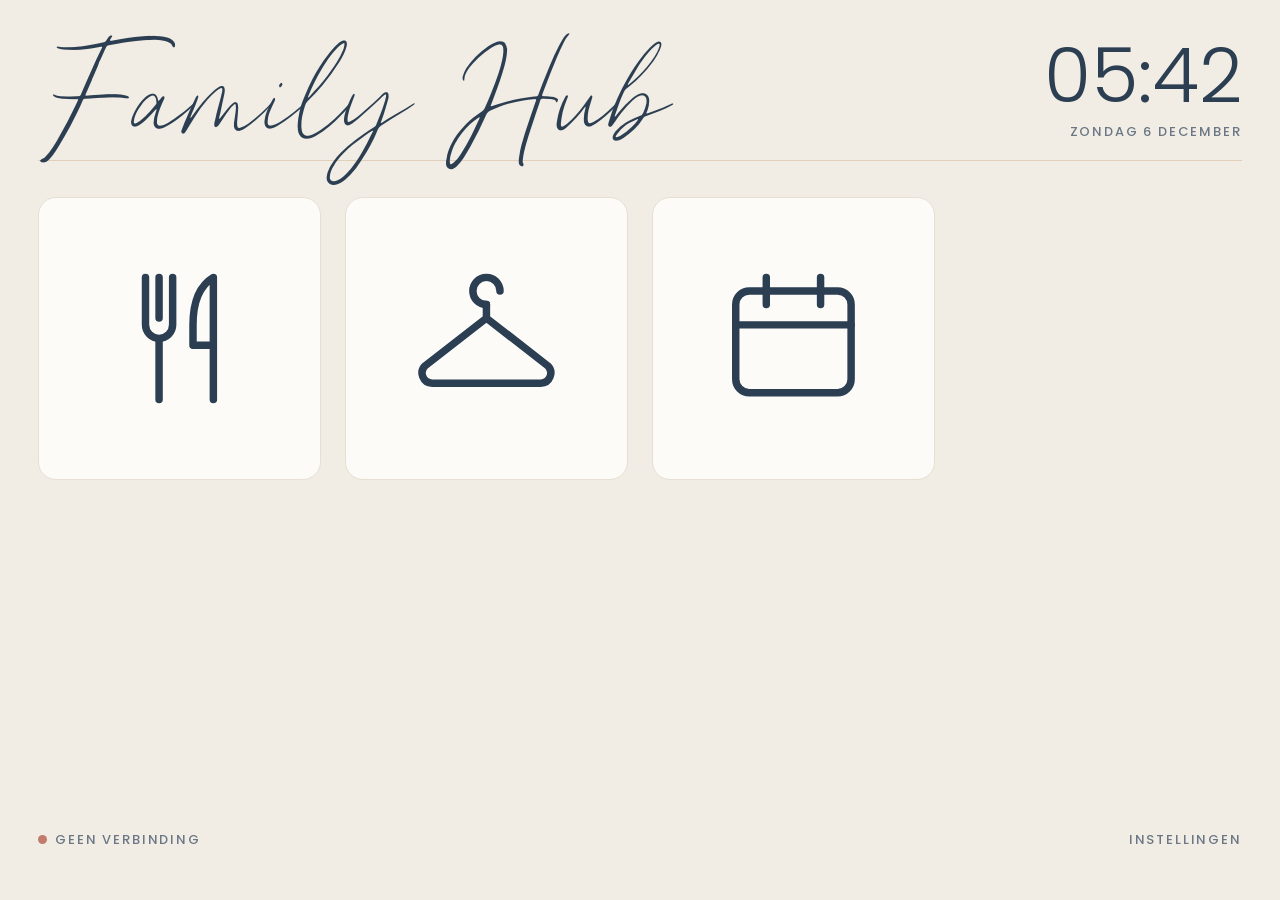
==== index.html @ 122d19f3 "Startscherm: tegel Voeding met Fruitmenu en Boodschappen erin Co-Authored-By: Claude Opus 5.5 <norep" ====
<!doctype html>
<html lang="nl">
<head>
<meta charset="utf-8">
<meta name="viewport" content="width=device-width, initial-scale=1, maximum-scale=1, user-scalable=no">
<title>Family Hub</title>
<link rel="stylesheet" href="shared/huisstijl.css">
<style>
  body {
    display: flex;
    flex-direction: column;
    min-height: 100vh;
    padding: var(--gutter);
    gap: clamp(20px, 4vh, 48px);
  }
  header {
    display: flex;
    align-items: flex-end;
    justify-content: space-between;
    gap: 24px;
    border-bottom: 1px solid var(--beige);
    padding-bottom: clamp(12px, 2vh, 24px);
  }
  .naam {
    font-family: var(--script);
    font-size: clamp(56px, 8vw, 104px);
    line-height: 0.9;
    font-weight: normal;
    margin: 0;
  }
  .klok { text-align: right; }
  .tijd {
    font-family: var(--sans);
    font-weight: 300;
    font-size: clamp(40px, 6vw, 76px);
    line-height: 1;
    font-variant-numeric: tabular-nums;
  }
  .datum { margin-top: 8px; }

  main {
    flex: 1;
    display: grid;
    grid-template-columns: repeat(auto-fill, minmax(clamp(130px, 18vw, 240px), 1fr));
    gap: clamp(14px, 2vw, 24px);
    align-content: start;
  }
  .tegel {
    position: relative;
    background: var(--wit);
    border: 1px solid var(--lijn);
    border-radius: var(--radius);
    aspect-ratio: 1 / 1;
    display: flex;
    align-items: center;
    justify-content: center;
    color: inherit;
    text-decoration: none;
    overflow: hidden;
  }
  a.tegel:active { background: var(--room); }
  .tegel svg { width: 58%; height: 58%; stroke: var(--navy); fill: none; stroke-width: 1.1; stroke-linecap: round; stroke-linejoin: round; }
  .tegel.later { opacity: 0.5; }
  button.tegel { font: inherit; cursor: pointer; padding: 0; }
  button.tegel:active { background: var(--room); }
  .groepkop { display: flex; align-items: center; gap: 18px; margin-bottom: calc(-1 * clamp(8px, 2vh, 24px)); }
  .groepkop h2 { font-family: var(--serif); font-weight: normal; font-size: clamp(28px, 3vw, 40px); margin: 0; }
  .groepkop[hidden] { display: none; }

  footer { display: flex; justify-content: space-between; align-items: center; }
  footer a { color: inherit; text-decoration: none; padding: 12px 0; }

  @media (max-width: 560px) {
    header { flex-direction: column; align-items: flex-start; }
    .klok { text-align: left; }
  }
</style>
</head>
<body>
  <header>
    <h1 class="naam">Family Hub</h1>
    <div class="klok">
      <div class="tijd" id="tijd">--:--</div>
      <div class="datum label" id="datum"></div>
    </div>
  </header>

  <div class="groepkop" id="groepkop" hidden><a class="knop" href="#">Terug</a><h2 id="groepnaam"></h2></div>
  <main id="tegels"></main>

  <footer>
    <span class="status label" id="status"><i></i><span></span></span>
    <a class="label" href="instellingen/">Instellingen</a>
  </footer>

<script src="shared/config.js"></script>
<script src="shared/hub-db.js"></script>
<script src="shared/kiosk.js"></script>
<script>
  // De apps op het startscherm. Een nieuwe app = één regel erbij.
  // Een tegel met "groep" opent eerst een map met de tegels erin.
  const APPS = [
    { titel: 'Voeding', id: 'voeding', icoon: 'bestek', groep: [
      { titel: 'Fruitmenu', href: 'fruit/', icoon: 'appel' },
      { titel: 'Boodschappen', href: 'boodschappen/', icoon: 'tas' },
    ] },
    { titel: 'Kleding', href: 'kleding/', icoon: 'hanger' },
    { titel: 'Gezinsagenda', href: 'agenda/', icoon: 'agenda' },
  ];

  const ICONEN = {
    appel: '<path d="M12 7c-2-1.6-6-1.2-6.5 3-.4 3.4 1.6 9 4.5 9 1 0 1.3-.6 2-.6s1 .6 2 .6c2.9 0 4.9-5.6 4.5-9-.5-4.2-4.5-4.6-6.5-3Z"/><path d="M12 7c0-2 1-3.5 3-4"/>',
    hanger: '<path d="M12 7a2 2 0 1 1 2-2"/><path d="M12 7v2L3 16a1.5 1.5 0 0 0 1 2.6h16a1.5 1.5 0 0 0 1-2.6l-9-7"/>',
    tas: '<path d="M5 8h14l-1.2 11.2a1.5 1.5 0 0 1-1.5 1.3H7.7a1.5 1.5 0 0 1-1.5-1.3L5 8Z"/><path d="M9 10V6.5a3 3 0 0 1 6 0V10"/>',
    bestek: '<path d="M7 3v7a2 2 0 0 0 2 2v9M11 3v7a2 2 0 0 1-2 2M9 3v6"/><path d="M17 21V3c-2 1.2-3 3.6-3 7v3h3"/>',
    agenda: '<rect x="3.5" y="5" width="17" height="15" rx="2"/><path d="M3.5 10h17M8 3v4M16 3v4"/>',
  };

  const wrap = document.getElementById('tegels');
  function tegels() {
    const id = location.hash.slice(1);
    const groep = APPS.find((a) => a.groep && a.id === id);
    document.getElementById('groepkop').hidden = !groep;
    document.getElementById('groepnaam').textContent = groep ? groep.titel : '';
    wrap.innerHTML = '';
    (groep ? groep.groep : APPS).forEach((a) => {
      const el = document.createElement('a');
      el.className = 'tegel';
      el.href = a.groep ? '#' + a.id : a.href;
      el.setAttribute('aria-label', a.titel);
      el.innerHTML = '<svg viewBox="0 0 24 24" aria-hidden="true">' + ICONEN[a.icoon] + '</svg>';
      wrap.appendChild(el);
    });
  }
  tegels();
  window.addEventListener('hashchange', tegels);
  // Na 3 minuten niets aanraken terug naar het hoofdscherm.
  let rust;
  function wacht() { clearTimeout(rust); if (location.hash) rust = setTimeout(() => { location.hash = ''; }, 3 * 60000); }
  ['pointerdown', 'keydown'].forEach((t) => document.addEventListener(t, wacht));
  window.addEventListener('hashchange', wacht); wacht();

  // Klok
  const tijd = document.getElementById('tijd');
  const datum = document.getElementById('datum');
  function klok() {
    const nu = new Date();
    tijd.textContent = nu.toLocaleTimeString('nl-BE', { hour: '2-digit', minute: '2-digit' });
    datum.textContent = nu.toLocaleDateString('nl-BE', { weekday: 'long', day: 'numeric', month: 'long' });
  }
  klok();
  setInterval(klok, 10000);

  // Verbinding
  const STATUS = { ok: 'Verbonden', laden: 'Verbinden…', offline: 'Geen verbinding', sleutel: 'Sleutel klopt niet', proef: 'Proefmodus' };
  const st = document.getElementById('status');
  hubDb.onStatus((s) => { st.dataset.s = s; st.querySelector('span').textContent = STATUS[s] || s; });
  hubDb.ping().catch(() => {});
  setInterval(() => hubDb.ping().catch(() => {}), 60000);

  // 's Morgens een verse pagina (nieuwe versies van de hub worden zo vanzelf opgehaald).
  setInterval(() => { const n = new Date(); if (n.getHours() === 4 && n.getMinutes() === 0) location.reload(); }, 60000);
</script>
</body>
</html>
---- shared/huisstijl.css ----
/* Family hub — huisstijl (room, wit, navy, beige) en kiosk-instellingen. */
@import url("https://fonts.googleapis.com/css2?family=Poppins:wght@300;400;500&display=swap");
@font-face { font-family: "Miltona"; src: url("Miltona.otf") format("opentype"); font-display: swap; }

:root {
  --room: #F1EDE4;
  --wit: #FCFBF8;
  --navy: #2C3E52;
  --beige: #E1CFB9;
  --lijn: #E6DFD2;
  --zacht: #6B7785;

  --aaron: #2B5374;
  --feline: #B29B89;
  --mila: #FFD5DC;
  --finn: #C7E6FD;

  --script: "Miltona", Cochin, Georgia, serif;
  --serif: Cochin, Georgia, "Times New Roman", serif;
  --sans: "Poppins", system-ui, sans-serif;

  --radius: 18px;
  --gutter: clamp(16px, 3vw, 40px);
}

* { box-sizing: border-box; }
html, body { margin: 0; height: 100%; }
body {
  background: var(--room);
  color: var(--navy);
  font-family: var(--serif);
  /* Keukenscherm: geen tekst selecteren, geen zoom, geen menu bij lang drukken. */
  -webkit-user-select: none;
  user-select: none;
  -webkit-touch-callout: none;
  touch-action: manipulation;
  overscroll-behavior: none;
}

.label {
  font-family: var(--sans);
  font-size: 13px;
  font-weight: 500;
  letter-spacing: 0.14em;
  text-transform: uppercase;
  color: var(--zacht);
}

.knop {
  font-family: var(--sans);
  font-size: 15px;
  font-weight: 500;
  color: var(--navy);
  background: var(--wit);
  border: 1px solid var(--beige);
  border-radius: 999px;
  padding: 12px 22px;
  min-height: 48px;
  cursor: pointer;
  text-decoration: none;
  display: inline-flex;
  align-items: center;
  gap: 10px;
}
.knop:active { background: var(--room); }
.knop.vol { background: var(--navy); color: var(--wit); border-color: var(--navy); }

/* Statusbolletje: verbonden / proefmodus / geen verbinding */
.status { display: inline-flex; align-items: center; gap: 8px; }
.status i { width: 9px; height: 9px; border-radius: 50%; background: var(--beige); display: inline-block; }
.status[data-s="ok"] i { background: #7A9A7E; }
.status[data-s="offline"] i, .status[data-s="sleutel"] i { background: #C27C6B; }
.status[data-s="proef"] i { background: var(--feline); }
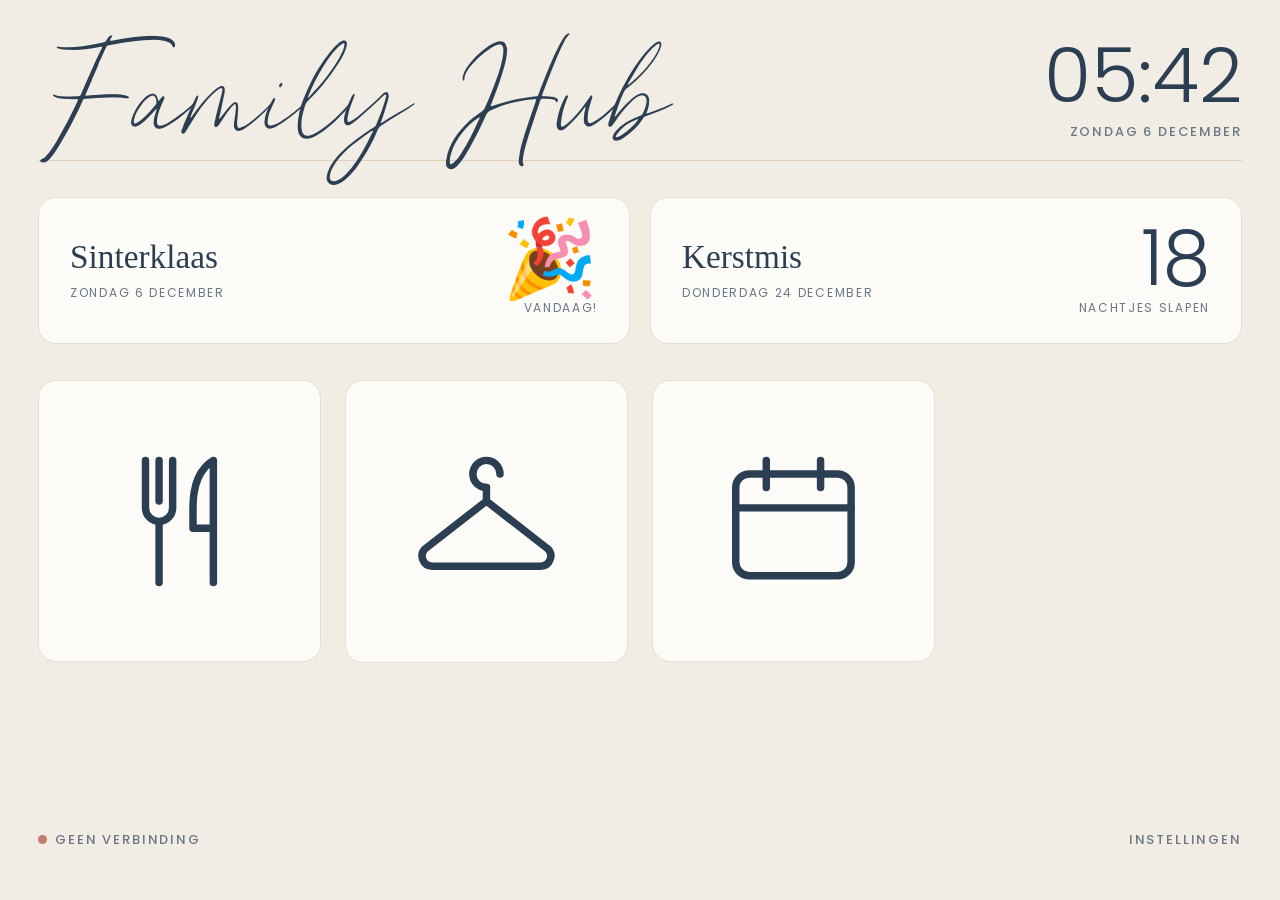
==== commit 6923df0c: "Startscherm: aftellen naar Sinterklaas en Kerstmis Co-Authored-By: Claude Opus 5.5 <noreply@anthropi" ====
--- a/index.html
+++ b/index.html
@@ -61,11 +61,21 @@
   a.tegel:active { background: var(--room); }
   .tegel svg { width: 58%; height: 58%; stroke: var(--navy); fill: none; stroke-width: 1.1; stroke-linecap: round; stroke-linejoin: round; }
   .tegel.later { opacity: 0.5; }
+  .tegel .tlabel { position: absolute; left: 10px; right: 10px; bottom: clamp(12px, 1.6vw, 22px); text-align: center; font-family: var(--sans); font-size: clamp(11px, 0.9vw, 14px); letter-spacing: .12em; text-transform: uppercase; color: var(--zacht); }
+  .tegel.met-label svg { width: 50%; height: 50%; margin-bottom: 10%; }
   button.tegel { font: inherit; cursor: pointer; padding: 0; }
   button.tegel:active { background: var(--room); }
   .groepkop { display: flex; align-items: center; gap: 18px; margin-bottom: calc(-1 * clamp(8px, 2vh, 24px)); }
   .groepkop h2 { font-family: var(--serif); font-weight: normal; font-size: clamp(28px, 3vw, 40px); margin: 0; }
   .groepkop[hidden] { display: none; }
+  .aftellen { display: grid; grid-template-columns: repeat(auto-fit, minmax(min(100%, 280px), 1fr)); gap: clamp(14px, 1.6vw, 24px); }
+  .aftellen[hidden] { display: none; }
+  .af { background: var(--wit); border: 1px solid var(--lijn); border-radius: var(--radius); padding: clamp(18px, 2vw, 28px) clamp(20px, 2.4vw, 34px); display: flex; align-items: center; justify-content: space-between; gap: 18px; }
+  .af .wat { font-family: var(--serif); font-size: clamp(26px, 2.6vw, 38px); line-height: 1.1; }
+  .af .wanneer { font-family: var(--sans); font-size: 12px; letter-spacing: .14em; text-transform: uppercase; color: var(--zacht); margin-top: 8px; }
+  .af .teller { text-align: right; }
+  .af .getal { font-family: var(--sans); font-weight: 300; font-size: clamp(54px, 6vw, 88px); line-height: .9; font-variant-numeric: tabular-nums; }
+  .af .eenheid { font-family: var(--sans); font-size: 12px; letter-spacing: .14em; text-transform: uppercase; color: var(--zacht); margin-top: 6px; }
 
   footer { display: flex; justify-content: space-between; align-items: center; }
   footer a { color: inherit; text-decoration: none; padding: 12px 0; }
@@ -86,6 +96,7 @@
   </header>
 
   <div class="groepkop" id="groepkop" hidden><a class="knop" href="#">Terug</a><h2 id="groepnaam"></h2></div>
+  <section class="aftellen" id="aftellen" aria-label="Aftellen"></section>
   <main id="tegels"></main>
 
   <footer>
@@ -101,8 +112,10 @@
   // Een tegel met "groep" opent eerst een map met de tegels erin.
   const APPS = [
     { titel: 'Voeding', id: 'voeding', icoon: 'bestek', groep: [
-      { titel: 'Fruitmenu', href: 'fruit/', icoon: 'appel' },
-      { titel: 'Boodschappen', href: 'boodschappen/', icoon: 'tas' },
+      { titel: "Mila's fruit", href: 'fruit/', icoon: 'appel', label: true },
+      { titel: 'Voorraad & boodschappen', href: 'boodschappen/', icoon: 'tas', label: true },
+      { titel: 'Weekmenu', href: 'weekmenu/', icoon: 'pot', label: true },
+      { titel: 'Recepten', href: 'recepten/', icoon: 'boek', label: true },
     ] },
     { titel: 'Kleding', href: 'kleding/', icoon: 'hanger' },
     { titel: 'Gezinsagenda', href: 'agenda/', icoon: 'agenda' },
@@ -112,11 +125,42 @@
     appel: '<path d="M12 7c-2-1.6-6-1.2-6.5 3-.4 3.4 1.6 9 4.5 9 1 0 1.3-.6 2-.6s1 .6 2 .6c2.9 0 4.9-5.6 4.5-9-.5-4.2-4.5-4.6-6.5-3Z"/><path d="M12 7c0-2 1-3.5 3-4"/>',
     hanger: '<path d="M12 7a2 2 0 1 1 2-2"/><path d="M12 7v2L3 16a1.5 1.5 0 0 0 1 2.6h16a1.5 1.5 0 0 0 1-2.6l-9-7"/>',
     tas: '<path d="M5 8h14l-1.2 11.2a1.5 1.5 0 0 1-1.5 1.3H7.7a1.5 1.5 0 0 1-1.5-1.3L5 8Z"/><path d="M9 10V6.5a3 3 0 0 1 6 0V10"/>',
+    pot: '<path d="M4 10h16v6a4 4 0 0 1-4 4H8a4 4 0 0 1-4-4v-6Z"/><path d="M2 10h20M9 7c0-1 1-1.5 1-2.5M13 7c0-1 1-1.5 1-2.5"/>',
+    boek: '<path d="M4 5a2 2 0 0 1 2-2h13v16H6a2 2 0 0 0-2 2V5Z"/><path d="M4 21a2 2 0 0 1 2-2h13v2H6M9 8h6M9 11h4"/>',
     bestek: '<path d="M7 3v7a2 2 0 0 0 2 2v9M11 3v7a2 2 0 0 1-2 2M9 3v6"/><path d="M17 21V3c-2 1.2-3 3.6-3 7v3h3"/>',
     agenda: '<rect x="3.5" y="5" width="17" height="15" rx="2"/><path d="M3.5 10h17M8 3v4M16 3v4"/>',
   };
 
   const wrap = document.getElementById('tegels');
+  // Aftellen naar vaste dagen (maand 1-12). Na de dag schuift het door naar volgend jaar.
+  const AFTELLEN = [
+    { wat: 'Sinterklaas', maand: 12, dag: 6 },
+    { wat: 'Kerstmis', maand: 12, dag: 24 },
+  ];
+  function aftellen() {
+    const host = document.getElementById('aftellen');
+    host.hidden = !!location.hash.slice(1);
+    const nu = new Date(), vandaag = new Date(nu.getFullYear(), nu.getMonth(), nu.getDate());
+    host.innerHTML = '';
+    AFTELLEN.map((a) => {
+      let d = new Date(vandaag.getFullYear(), a.maand - 1, a.dag);
+      if (d < vandaag) d = new Date(vandaag.getFullYear() + 1, a.maand - 1, a.dag);
+      return Object.assign({ d, n: Math.round((d - vandaag) / 864e5) }, a);
+    }).forEach((a) => {
+      const el = document.createElement('div');
+      el.className = 'af';
+      el.innerHTML = '<div><div class="wat"></div><div class="wanneer"></div></div><div class="teller"><div class="getal"></div><div class="eenheid"></div></div>';
+      el.querySelector('.wat').textContent = a.wat;
+      el.querySelector('.wanneer').textContent = a.d.toLocaleDateString('nl-BE', { weekday: 'long', day: 'numeric', month: 'long' });
+      el.querySelector('.getal').textContent = a.n === 0 ? '🎉' : a.n;
+      el.querySelector('.eenheid').textContent = a.n === 0 ? 'Vandaag!' : a.n === 1 ? 'nachtje slapen' : 'nachtjes slapen';
+      host.appendChild(el);
+    });
+  }
+  aftellen();
+  window.addEventListener('hashchange', aftellen);
+  setInterval(aftellen, 60000);
+
   function tegels() {
     const id = location.hash.slice(1);
     const groep = APPS.find((a) => a.groep && a.id === id);
@@ -129,6 +173,7 @@
       el.href = a.groep ? '#' + a.id : a.href;
       el.setAttribute('aria-label', a.titel);
       el.innerHTML = '<svg viewBox="0 0 24 24" aria-hidden="true">' + ICONEN[a.icoon] + '</svg>';
+      if (a.label) { const l = document.createElement('span'); l.className = 'tlabel'; l.textContent = a.titel; el.appendChild(l); el.classList.add('met-label'); }
       wrap.appendChild(el);
     });
   }
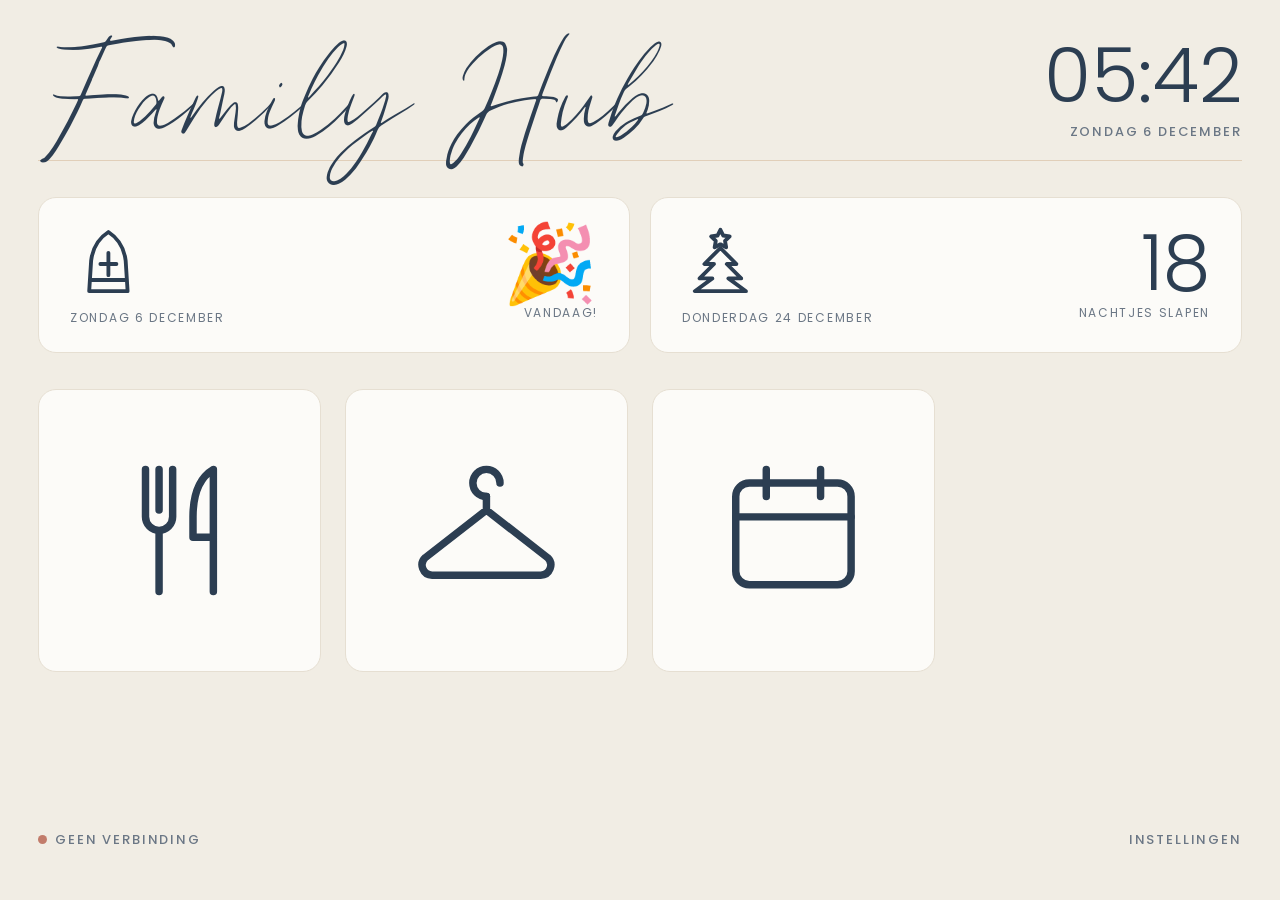
==== commit 2006a926: "Aftellen: symbolen (mijter, kerstboom) in plaats van woorden Co-Authored-By: Claude Opus 5.5 <norepl" ====
--- a/index.html
+++ b/index.html
@@ -71,7 +71,7 @@
   .aftellen { display: grid; grid-template-columns: repeat(auto-fit, minmax(min(100%, 280px), 1fr)); gap: clamp(14px, 1.6vw, 24px); }
   .aftellen[hidden] { display: none; }
   .af { background: var(--wit); border: 1px solid var(--lijn); border-radius: var(--radius); padding: clamp(18px, 2vw, 28px) clamp(20px, 2.4vw, 34px); display: flex; align-items: center; justify-content: space-between; gap: 18px; }
-  .af .wat { font-family: var(--serif); font-size: clamp(26px, 2.6vw, 38px); line-height: 1.1; }
+  .af .wat svg { width: clamp(64px, 6vw, 92px); height: clamp(64px, 6vw, 92px); stroke: var(--navy); fill: none; stroke-width: 1.2; stroke-linecap: round; stroke-linejoin: round; display: block; }
   .af .wanneer { font-family: var(--sans); font-size: 12px; letter-spacing: .14em; text-transform: uppercase; color: var(--zacht); margin-top: 8px; }
   .af .teller { text-align: right; }
   .af .getal { font-family: var(--sans); font-weight: 300; font-size: clamp(54px, 6vw, 88px); line-height: .9; font-variant-numeric: tabular-nums; }
@@ -134,9 +134,13 @@
   const wrap = document.getElementById('tegels');
   // Aftellen naar vaste dagen (maand 1-12). Na de dag schuift het door naar volgend jaar.
   const AFTELLEN = [
-    { wat: 'Sinterklaas', maand: 12, dag: 6 },
-    { wat: 'Kerstmis', maand: 12, dag: 24 },
+    { wat: 'Sinterklaas', maand: 12, dag: 6, icoon: 'mijter' },
+    { wat: 'Kerstmis', maand: 12, dag: 24, icoon: 'boom' },
   ];
+  const SYMBOLEN = {
+    mijter: '<path d="M6 21h12l-.6-9.5C16.9 7.2 14.8 4.3 12 2.5 9.2 4.3 7.1 7.2 6.6 11.5L6 21Z"/><path d="M12 9v7M9.5 12.5h5M6.4 17.5h11.2"/>',
+    boom: '<path d="M12 1.8l.9 1.8 2 .3-1.45 1.4.35 2L12 6.35l-1.8.95.35-2L9.1 3.9l2-.3.9-1.8Z"/><path d="M12 7.5 7 12.5h3L5.5 17h4L4 21h16l-5.5-4h4L14 12.5h3L12 7.5Z"/>',
+  };
   function aftellen() {
     const host = document.getElementById('aftellen');
     host.hidden = !!location.hash.slice(1);
@@ -150,7 +154,8 @@
       const el = document.createElement('div');
       el.className = 'af';
       el.innerHTML = '<div><div class="wat"></div><div class="wanneer"></div></div><div class="teller"><div class="getal"></div><div class="eenheid"></div></div>';
-      el.querySelector('.wat').textContent = a.wat;
+      el.querySelector('.wat').innerHTML = '<svg viewBox="0 0 24 24" aria-hidden="true">' + SYMBOLEN[a.icoon] + '</svg>';
+      el.setAttribute('aria-label', a.wat);
       el.querySelector('.wanneer').textContent = a.d.toLocaleDateString('nl-BE', { weekday: 'long', day: 'numeric', month: 'long' });
       el.querySelector('.getal').textContent = a.n === 0 ? '🎉' : a.n;
       el.querySelector('.eenheid').textContent = a.n === 0 ? 'Vandaag!' : a.n === 1 ? 'nachtje slapen' : 'nachtjes slapen';
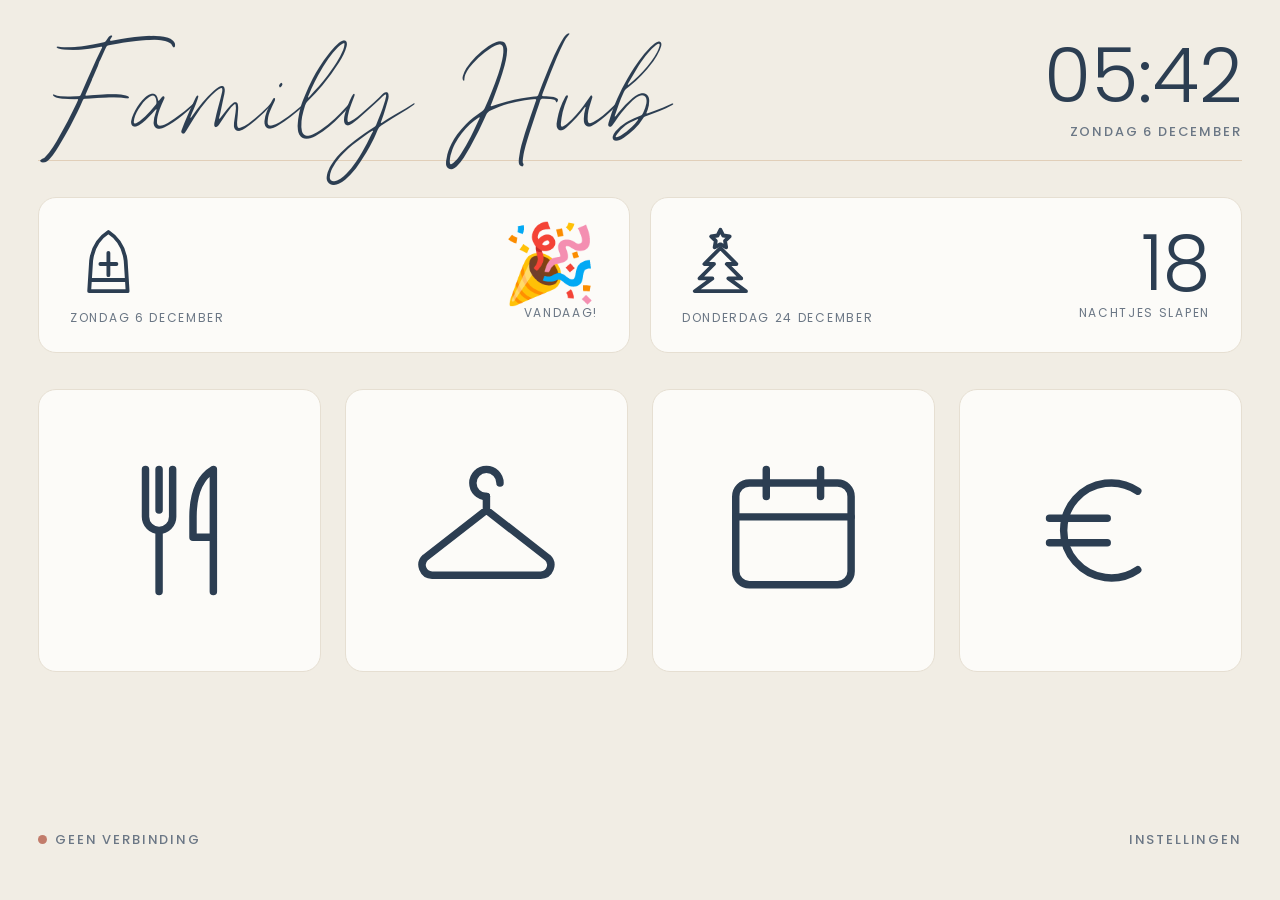
==== commit 9b193a81: "Spaardoelen: tegel met euroteken, overzicht en spaarvarken dat vult Co-Authored-By: Claude Opus 5.5 " ====
--- a/index.html
+++ b/index.html
@@ -119,6 +119,7 @@
     ] },
     { titel: 'Kleding', href: 'kleding/', icoon: 'hanger' },
     { titel: 'Gezinsagenda', href: 'agenda/', icoon: 'agenda' },
+    { titel: 'Spaardoelen', href: 'spaardoelen/', icoon: 'euro' },
   ];
 
   const ICONEN = {
@@ -128,6 +129,7 @@
     pot: '<path d="M4 10h16v6a4 4 0 0 1-4 4H8a4 4 0 0 1-4-4v-6Z"/><path d="M2 10h20M9 7c0-1 1-1.5 1-2.5M13 7c0-1 1-1.5 1-2.5"/>',
     boek: '<path d="M4 5a2 2 0 0 1 2-2h13v16H6a2 2 0 0 0-2 2V5Z"/><path d="M4 21a2 2 0 0 1 2-2h13v2H6M9 8h6M9 11h4"/>',
     bestek: '<path d="M7 3v7a2 2 0 0 0 2 2v9M11 3v7a2 2 0 0 1-2 2M9 3v6"/><path d="M17 21V3c-2 1.2-3 3.6-3 7v3h3"/>',
+    euro: '<path d="M17.5 6.2a7 7 0 1 0 0 11.6"/><path d="M4.5 10.2h8.5M4.5 13.8h8.5"/>',
     agenda: '<rect x="3.5" y="5" width="17" height="15" rx="2"/><path d="M3.5 10h17M8 3v4M16 3v4"/>',
   };
 
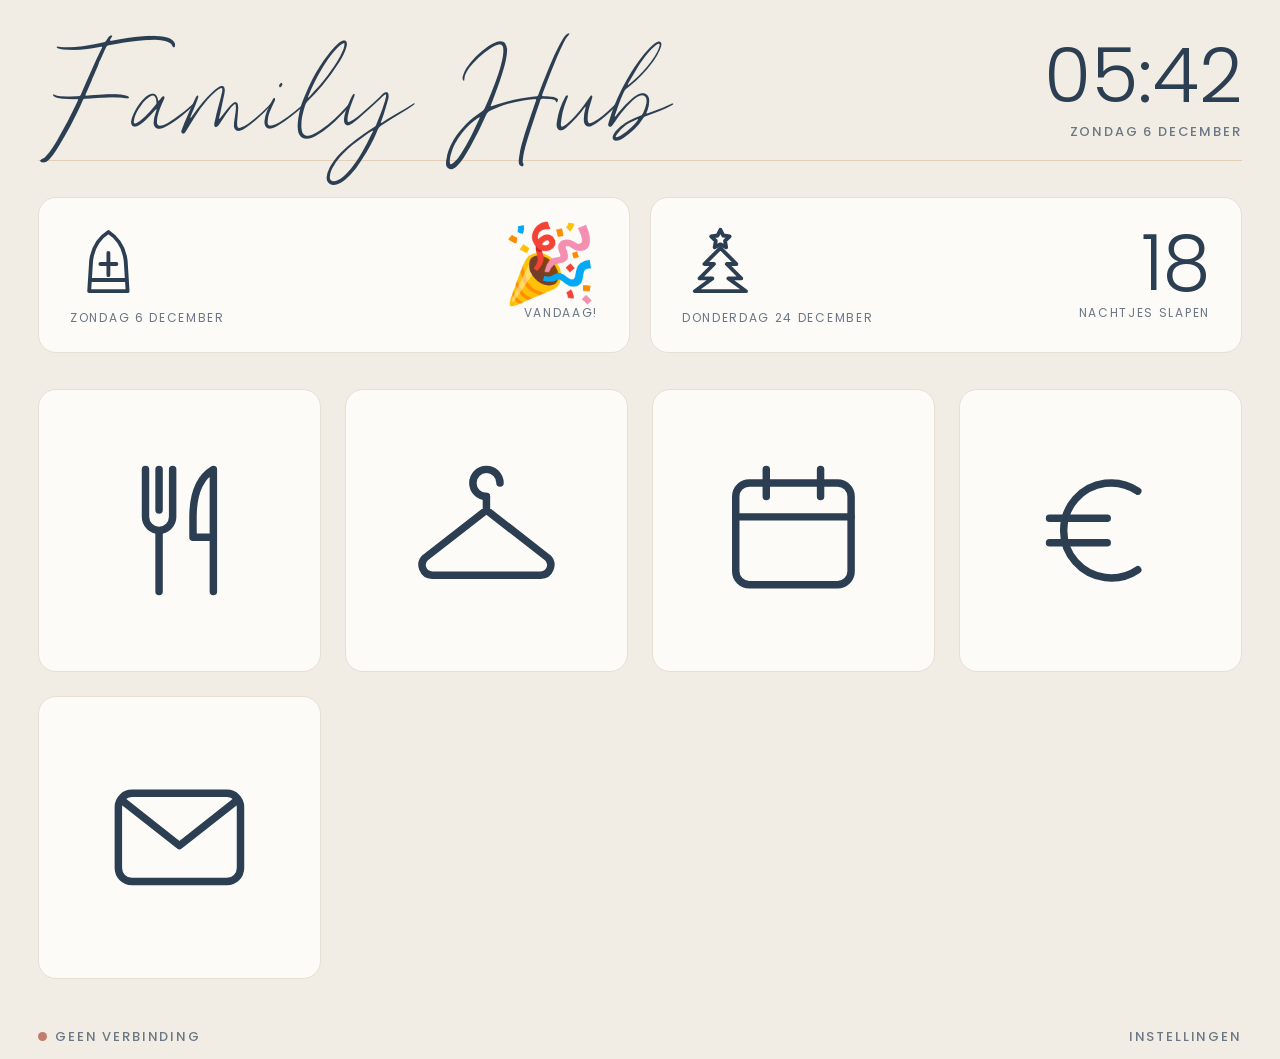
==== commit 8c1b8976: "Pakjes: tegel met envelop toont verwachte bestellingen uit Gmail, met QR-code om te volgen Co-Author" ====
--- a/index.html
+++ b/index.html
@@ -63,6 +63,8 @@
   .tegel.later { opacity: 0.5; }
   .tegel .tlabel { position: absolute; left: 10px; right: 10px; bottom: clamp(12px, 1.6vw, 22px); text-align: center; font-family: var(--sans); font-size: clamp(11px, 0.9vw, 14px); letter-spacing: .12em; text-transform: uppercase; color: var(--zacht); }
   .tegel.met-label svg { width: 50%; height: 50%; margin-bottom: 10%; }
+  .tegel .teller { position: absolute; top: clamp(10px, 1.2vw, 18px); right: clamp(10px, 1.2vw, 18px); min-width: clamp(30px, 2.6vw, 40px); height: clamp(30px, 2.6vw, 40px); padding: 0 8px; border-radius: 999px; background: var(--navy); color: var(--wit); font-family: var(--sans); font-weight: 500; font-size: clamp(14px, 1.2vw, 18px); display: grid; place-items: center; font-variant-numeric: tabular-nums; }
+  .tegel .teller[hidden] { display: none; }
   button.tegel { font: inherit; cursor: pointer; padding: 0; }
   button.tegel:active { background: var(--room); }
   .groepkop { display: flex; align-items: center; gap: 18px; margin-bottom: calc(-1 * clamp(8px, 2vh, 24px)); }
@@ -120,6 +122,7 @@
     { titel: 'Kleding', href: 'kleding/', icoon: 'hanger' },
     { titel: 'Gezinsagenda', href: 'agenda/', icoon: 'agenda' },
     { titel: 'Spaardoelen', href: 'spaardoelen/', icoon: 'euro' },
+    { titel: 'Pakjes', href: 'pakjes/', icoon: 'enveloppe', teller: 'pakjes' },
   ];
 
   const ICONEN = {
@@ -130,6 +133,7 @@
     boek: '<path d="M4 5a2 2 0 0 1 2-2h13v16H6a2 2 0 0 0-2 2V5Z"/><path d="M4 21a2 2 0 0 1 2-2h13v2H6M9 8h6M9 11h4"/>',
     bestek: '<path d="M7 3v7a2 2 0 0 0 2 2v9M11 3v7a2 2 0 0 1-2 2M9 3v6"/><path d="M17 21V3c-2 1.2-3 3.6-3 7v3h3"/>',
     euro: '<path d="M17.5 6.2a7 7 0 1 0 0 11.6"/><path d="M4.5 10.2h8.5M4.5 13.8h8.5"/>',
+    enveloppe: '<rect x="3" y="5.5" width="18" height="13" rx="2"/><path d="m3.6 6.6 8.4 6.6 8.4-6.6"/>',
     agenda: '<rect x="3.5" y="5" width="17" height="15" rx="2"/><path d="M3.5 10h17M8 3v4M16 3v4"/>',
   };
 
@@ -180,12 +184,33 @@
       el.href = a.groep ? '#' + a.id : a.href;
       el.setAttribute('aria-label', a.titel);
       el.innerHTML = '<svg viewBox="0 0 24 24" aria-hidden="true">' + ICONEN[a.icoon] + '</svg>';
+      if (a.teller) { const t = document.createElement('span'); t.className = 'teller'; t.dataset.teller = a.teller; t.hidden = true; el.appendChild(t); }
       if (a.label) { const l = document.createElement('span'); l.className = 'tlabel'; l.textContent = a.titel; el.appendChild(l); el.classList.add('met-label'); }
       wrap.appendChild(el);
     });
   }
   tegels();
-  window.addEventListener('hashchange', tegels);
+  window.addEventListener('hashchange', () => { tegels(); toonTellers(); });
+
+  // Bolletje op de tegel Pakjes: hoeveel pakjes we nog verwachten (zonder wat we al als ontvangen aantikten).
+  const tellers = {};
+  function toonTellers() {
+    document.querySelectorAll('[data-teller]').forEach((el) => {
+      const n = tellers[el.dataset.teller] || 0;
+      el.textContent = n; el.hidden = !n;
+      el.parentElement.setAttribute('aria-label', el.parentElement.getAttribute('aria-label').replace(/ \(\d+\)$/, '') + (n ? ' (' + n + ')' : ''));
+    });
+  }
+  async function telPakjes() {
+    try {
+      const [r, v] = await Promise.all([hubDb.rpc('pakjes', {}), hubDb.db.doc('pakjes/verborgen').get()]);
+      const weg = (v.exists && v.data().ids) || {};
+      tellers.pakjes = r.pakjes.filter((p) => !weg[p.id]).length;
+      toonTellers();
+    } catch (e) { /* Gmail nog niet gekoppeld of geen verbinding: geen bolletje */ }
+  }
+  telPakjes();
+  setInterval(telPakjes, 15 * 60000);
   // Na 3 minuten niets aanraken terug naar het hoofdscherm.
   let rust;
   function wacht() { clearTimeout(rust); if (location.hash) rust = setTimeout(() => { location.hash = ''; }, 3 * 60000); }
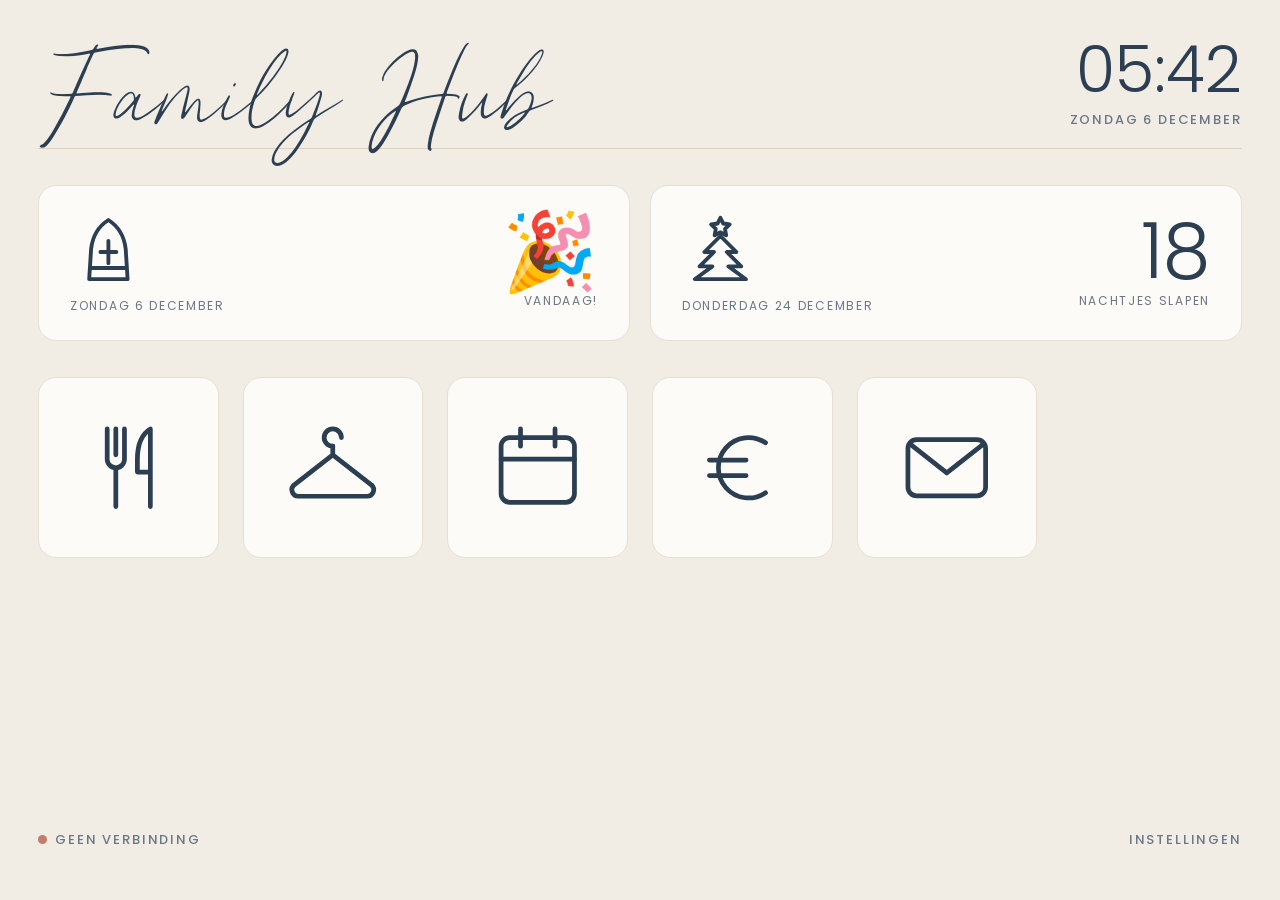
==== commit ee3bc1c6: "Startscherm: kleinere tegels op de keukentablet (liggend, lager scherm) Co-Authored-By: Claude Opus " ====
--- a/index.html
+++ b/index.html
@@ -85,6 +85,14 @@
   @media (max-width: 560px) {
     header { flex-direction: column; align-items: flex-start; }
     .klok { text-align: left; }
+  }
+
+  /* Tablet in de keuken (Galaxy Tab A8, liggend): het scherm is minder hoog,
+     dus kleinere tegels zodat alle apps op één rij passen. */
+  @media (orientation: landscape) and (max-height: 900px) and (min-width: 700px) {
+    main { grid-template-columns: repeat(auto-fill, minmax(clamp(120px, 14vw, 200px), 1fr)); }
+    .naam { font-size: clamp(48px, 6.5vw, 88px); }
+    .tijd { font-size: clamp(36px, 5vw, 64px); }
   }
 </style>
 </head>
